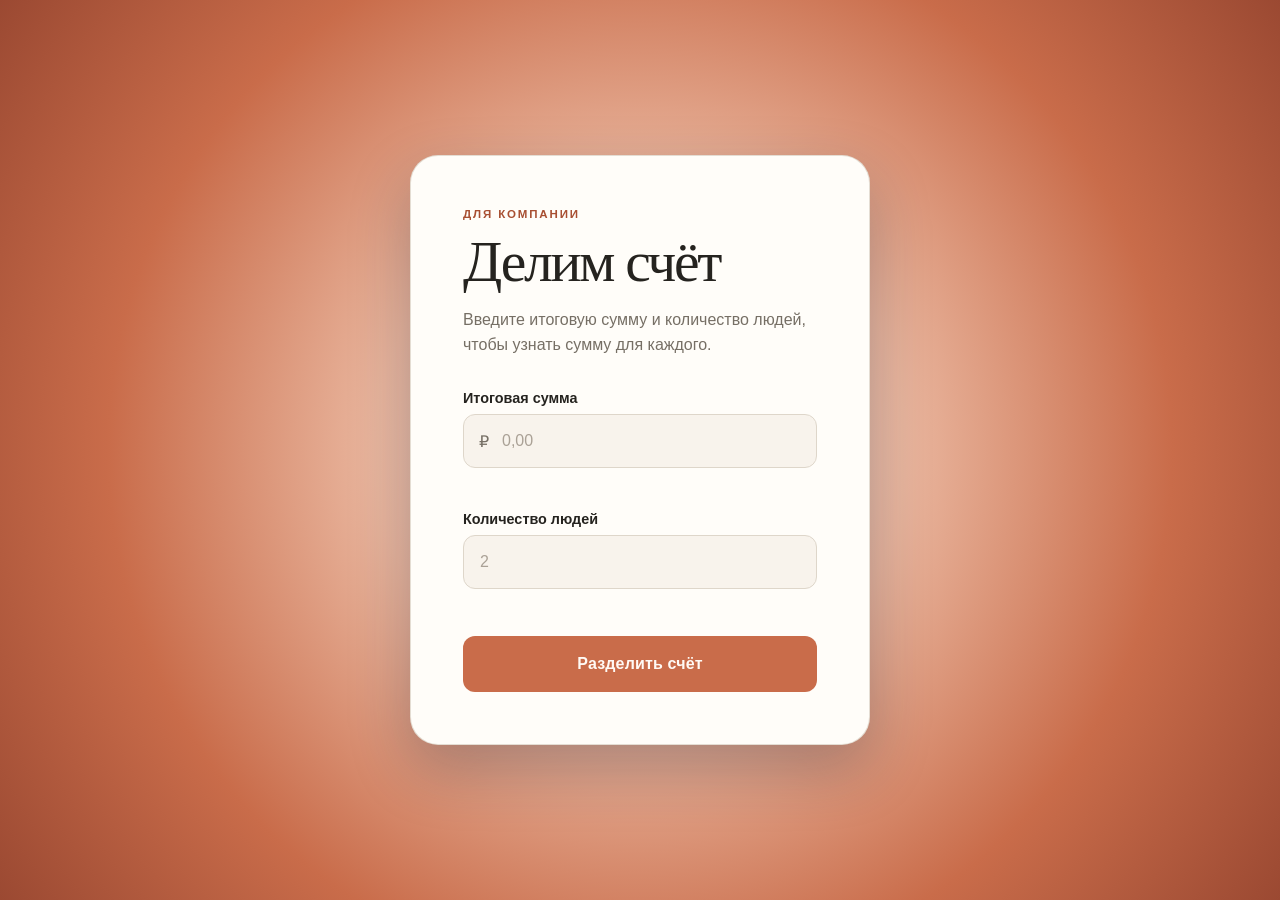
==== Claude/lesson_2/task1/index.html @ daa56db2 "Update project" ====
<!DOCTYPE html>
<html lang="ru">
<head>
  <meta charset="UTF-8">
  <meta name="viewport" content="width=device-width, initial-scale=1.0">
  <meta name="description" content="Разделите счёт поровну между всеми участниками.">
  <title>Делим счёт</title>
  <link rel="stylesheet" href="styles.css">
  <script src="js/script.js" defer></script>
</head>
<body>
  <div class="currency-field" id="currency-field" aria-hidden="true"></div>
  <main class="app-shell">
    <section class="calculator-card" aria-labelledby="page-title">
      <div class="intro">
        <p class="eyebrow">ДЛЯ КОМПАНИИ</p>
        <h1 id="page-title">Делим счёт</h1>
        <p class="intro__copy">Введите итоговую сумму и количество людей, чтобы узнать сумму для каждого.</p>
      </div>

      <form class="split-form" id="split-form" novalidate>
        <div class="field-group">
          <label for="total-bill">Итоговая сумма</label>
          <div class="input-wrap">
            <span class="input-prefix" aria-hidden="true">₽</span>
            <input
              id="total-bill"
              name="totalBill"
              type="number"
              inputmode="decimal"
              min="0.01"
              step="0.01"
              placeholder="0,00"
              autocomplete="off"
              aria-describedby="total-bill-error"
              required
            >
          </div>
          <p class="field-error" id="total-bill-error" role="alert"></p>
        </div>

        <div class="field-group">
          <label for="number-of-people">Количество людей</label>
          <input
            id="number-of-people"
            name="numberOfPeople"
            type="number"
            inputmode="numeric"
            min="1"
            step="1"
            placeholder="2"
            autocomplete="off"
            aria-describedby="number-of-people-error"
            required
          >
          <p class="field-error" id="number-of-people-error" role="alert"></p>
        </div>

        <button class="submit-button" type="submit">Разделить счёт</button>
      </form>

      <section class="result" id="result" aria-live="polite" aria-atomic="true" hidden>
        <p class="result__label">Каждый платит</p>
        <p class="result__amount"><span id="share-amount">0,00</span> <span class="result__currency">₽</span></p>
      </section>
    </section>
  </main>
</body>
</html>
---- Claude/lesson_2/task1/styles.css ----
:root {
  --background: #f2ede5;
  --surface: #fffdf9;
  --surface-soft: #f8f3ec;
  --text: #25231f;
  --muted: #766f65;
  --accent: #c96c4a;
  --accent-dark: #a84f32;
  --border: #ded6ca;
  --error: #b34d45;
  --shadow: 0 24px 60px rgba(20, 27, 52, 0.28);
}

* {
  box-sizing: border-box;
}

html,
body {
  min-height: 100%;
  margin: 0;
}

body {
  position: relative;
  min-width: 320px;
  overflow: hidden;
  background: radial-gradient(circle at center, #f5e4d9 0%, #e9b59d 34%, #c96c4a 68%, #9b4932 100%);
  background-attachment: fixed;
  color: var(--text);
  font-family: -apple-system, BlinkMacSystemFont, "Segoe UI", sans-serif;
}

.currency-field {
  position: fixed;
  inset: 0;
  z-index: 0;
  overflow: hidden;
  pointer-events: none;
}

.currency-symbol {
  position: absolute;
  color: rgba(255, 253, 249, 0.3);
  font-family: Georgia, "Times New Roman", serif;
  font-size: clamp(1.6rem, 4vw, 3.6rem);
  font-weight: 700;
  text-shadow: 0 2px 12px rgba(120, 55, 36, 0.12);
  cursor: pointer;
  pointer-events: auto;
  user-select: none;
  will-change: left, top, transform;
}

.currency-symbol--popular {
  color: rgba(91, 35, 23, 0.62);
  text-shadow: 0 2px 12px rgba(91, 35, 23, 0.16);
}

.currency-fact {
  position: absolute;
  z-index: 2;
  max-width: min(260px, 70vw);
  padding: 10px 14px;
  border: 1px solid rgba(201, 108, 74, 0.35);
  border-radius: 12px;
  background: rgba(255, 253, 249, 0.96);
  box-shadow: 0 10px 24px rgba(73, 54, 36, 0.16);
  color: var(--text);
  font-size: 0.8rem;
  line-height: 1.4;
  pointer-events: none;
  transform: translate(-50%, calc(-100% - 12px));
  animation: fact-appear 180ms ease-out both;
}

@keyframes fact-appear {
  from {
    opacity: 0;
    transform: translate(-50%, calc(-100% - 4px));
  }
  to {
    opacity: 1;
    transform: translate(-50%, calc(-100% - 12px));
  }
}

button,
input {
  font: inherit;
}

.app-shell {
  display: grid;
  min-height: 100vh;
  padding: 32px 20px;
  place-items: center;
}

.calculator-card {
  width: min(100%, 460px);
  padding: clamp(28px, 7vw, 52px);
  border: 1px solid rgba(222, 214, 202, 0.8);
  border-radius: 28px;
  background: var(--surface);
  box-shadow: var(--shadow);
}

.intro {
  margin-bottom: 32px;
}

.eyebrow {
  margin: 0 0 14px;
  color: var(--accent-dark);
  font-size: 0.72rem;
  font-weight: 700;
  letter-spacing: 0.16em;
}

h1 {
  margin: 0;
  font-family: Georgia, "Times New Roman", serif;
  font-size: clamp(2.35rem, 9vw, 3.6rem);
  font-weight: 400;
  letter-spacing: -0.04em;
  line-height: 0.98;
}

.intro__copy {
  max-width: 30rem;
  margin: 18px 0 0;
  color: var(--muted);
  font-size: 1rem;
  line-height: 1.55;
}

.split-form {
  display: grid;
  gap: 20px;
}

.field-group {
  display: grid;
  gap: 8px;
}

label {
  color: var(--text);
  font-size: 0.9rem;
  font-weight: 650;
}

input {
  width: 100%;
  min-height: 54px;
  border: 1px solid var(--border);
  border-radius: 12px;
  outline: none;
  background: var(--surface-soft);
  color: var(--text);
  padding: 0 16px;
  transition: border-color 160ms ease, box-shadow 160ms ease, background 160ms ease;
}

input::placeholder {
  color: #aaa196;
}

input:focus {
  border-color: var(--accent);
  background: var(--surface);
  box-shadow: 0 0 0 4px rgba(201, 108, 74, 0.15);
}

.input-wrap {
  position: relative;
}

.input-wrap input {
  padding-left: 38px;
}

.input-prefix {
  position: absolute;
  top: 50%;
  left: 16px;
  color: var(--muted);
  pointer-events: none;
  transform: translateY(-50%);
}

.field-error {
  min-height: 1.2em;
  margin: 0;
  color: var(--error);
  font-size: 0.8rem;
}

input[aria-invalid="true"] {
  border-color: var(--error);
}

.submit-button {
  min-height: 56px;
  margin-top: 4px;
  border: 0;
  border-radius: 12px;
  background: var(--accent);
  color: #fffaf5;
  cursor: pointer;
  font-weight: 700;
  letter-spacing: 0.01em;
  transition: background 160ms ease, transform 160ms ease;
}

.submit-button:hover {
  background: var(--accent-dark);
}

.submit-button:active {
  transform: translateY(1px);
}

.submit-button:focus-visible {
  outline: 3px solid rgba(201, 108, 74, 0.35);
  outline-offset: 3px;
}

.result {
  margin-top: 28px;
  padding: 22px;
  border-radius: 16px;
  background: #f5e4d9;
  text-align: center;
}

.result__label {
  margin: 0 0 8px;
  color: var(--muted);
  font-size: 0.86rem;
}

.result__amount {
  margin: 0;
  color: var(--accent-dark);
  font-size: clamp(2rem, 9vw, 2.8rem);
  font-weight: 750;
  letter-spacing: -0.04em;
}

.result__currency {
  font-size: 0.9rem;
  font-weight: 700;
  letter-spacing: 0.08em;
  vertical-align: middle;
}

@media (max-width: 420px) {
  .app-shell {
    padding: 16px;
  }

  .calculator-card {
    border-radius: 22px;
    padding: 28px 22px;
  }
}

@media (prefers-reduced-motion: reduce) {
  *,
  *::before,
  *::after {
    scroll-behavior: auto !important;
    transition-duration: 0.01ms !important;
  }
}
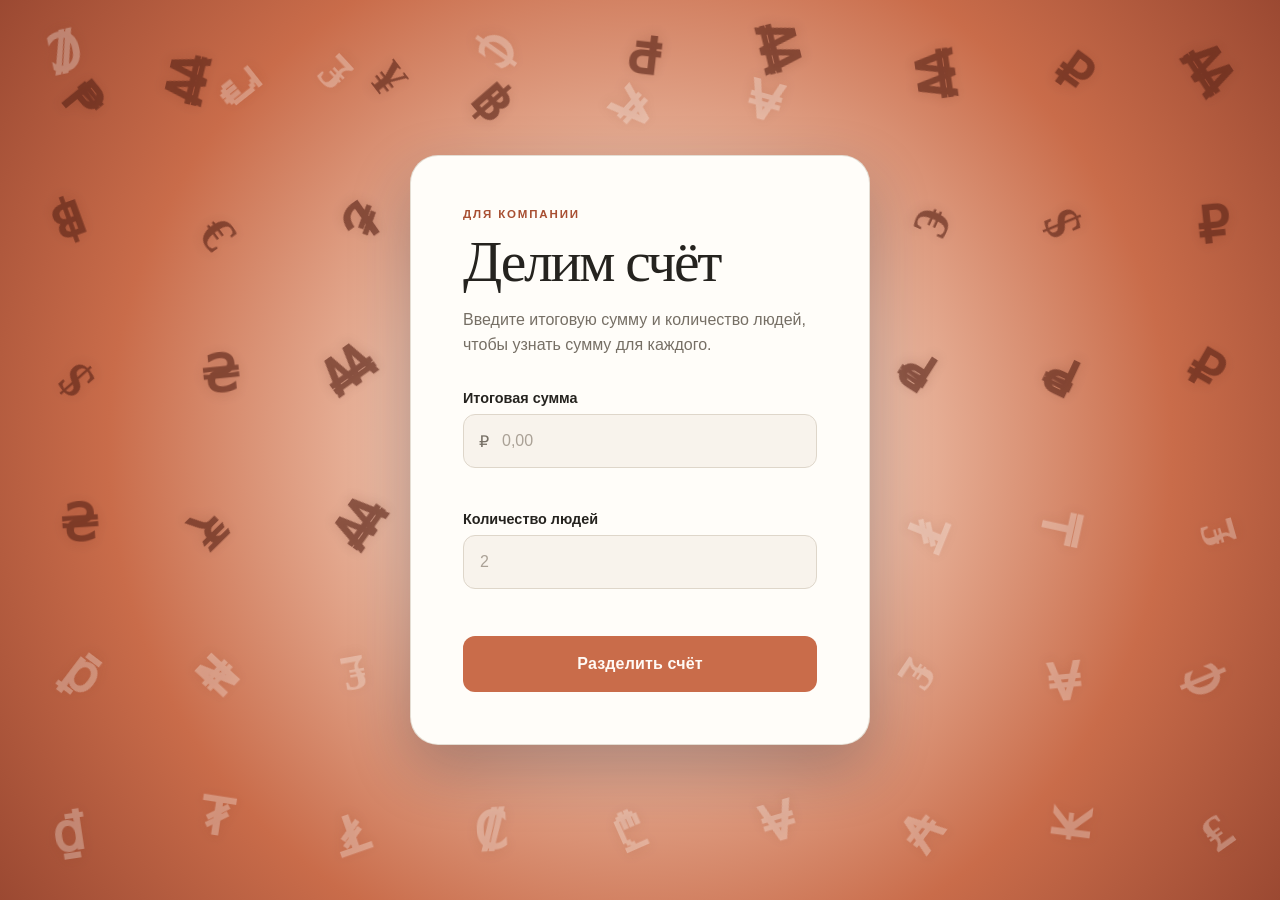
==== commit d23b1700: "Fix lesson 2 task 1 script path Co-Authored-By: Claude Fable 5 <noreply@anthropic.com>" ====
--- a/Claude/lesson_2/task1/index.html
+++ b/Claude/lesson_2/task1/index.html
@@ -6,7 +6,7 @@
   <meta name="description" content="Разделите счёт поровну между всеми участниками.">
   <title>Делим счёт</title>
   <link rel="stylesheet" href="styles.css">
-  <script src="js/script.js" defer></script>
+  <script src="../js/script.js" defer></script>
 </head>
 <body>
   <div class="currency-field" id="currency-field" aria-hidden="true"></div>
